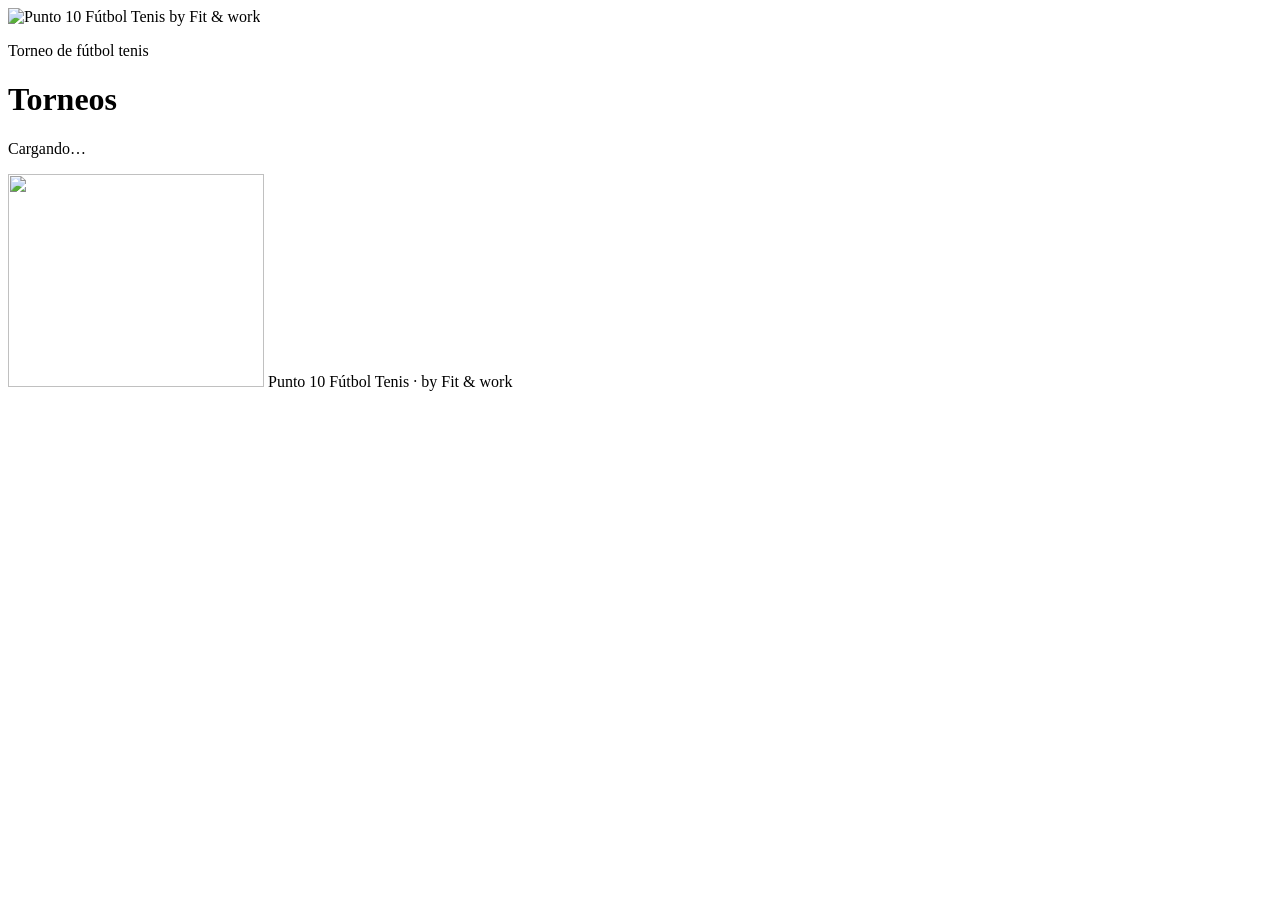
==== index.html @ 485e3404 "Sitio de torneos Punto 10: páginas y configuración" ====
<!doctype html>
<html lang="es">
<head>
  <meta charset="utf-8">
  <meta name="viewport" content="width=device-width, initial-scale=1">
  <title>Punto 10 Fútbol Tenis · Torneos</title>
  <meta name="description" content="Tabla de posiciones, rol de juegos y resultados de los torneos de Punto 10 Fútbol Tenis.">
  <meta name="theme-color" content="#030a22">
  <meta property="og:type" content="website">
  <meta property="og:title" content="Punto 10 Fútbol Tenis · Torneos">
  <meta property="og:description" content="Tabla de posiciones, rol de juegos y resultados en vivo.">
  <meta property="og:image" content="assets/og.jpg">
  <link rel="icon" type="image/png" href="assets/favicon.png">
  <link rel="apple-touch-icon" href="assets/apple-touch-icon.png">
  <link rel="preconnect" href="https://fonts.googleapis.com">
  <link rel="preconnect" href="https://fonts.gstatic.com" crossorigin>
  <link href="https://fonts.googleapis.com/css2?family=Barlow+Condensed:ital,wght@0,600;0,700;0,800;1,700;1,800&family=Barlow:wght@400;500;600;700&display=swap" rel="stylesheet">
  <link rel="stylesheet" href="assets/styles.css?v=3">
</head>
<body class="publico">
  <header class="hero">
    <div class="wrap">
      <div class="hero-inner">
        <img class="hero-logo" src="assets/logo.webp" width="532" height="443" alt="Punto 10 Fútbol Tenis by Fit & work">
        <div class="hero-text">
          <p class="eyebrow">Torneo de fútbol tenis</p>
          <h1 class="display" id="titulo"><span class="gold-text">Torneos</span></h1>
          <p class="desc" id="desc"></p>
          <p class="live"><span class="dot" id="dot"></span><span id="actualizado">Cargando…</span></p>
        </div>
      </div>
      <nav class="seg" id="torneos" aria-label="Torneos"></nav>
    </div>
  </header>

  <main class="wrap">
    <div id="aviso"></div>
    <nav class="tabs" id="vistas" role="tablist" aria-label="Secciones"></nav>
    <div id="contenido" aria-live="polite"></div>
  </main>

  <footer class="pie">
    <img src="assets/logo-256.png" alt="" width="256" height="213">
    Punto 10 Fútbol Tenis · by Fit &amp; work
  </footer>

  <script src="config.js?v=3"></script>
  <script src="assets/common.js?v=3"></script>
  <script src="assets/public.js?v=3"></script>
</body>
</html>
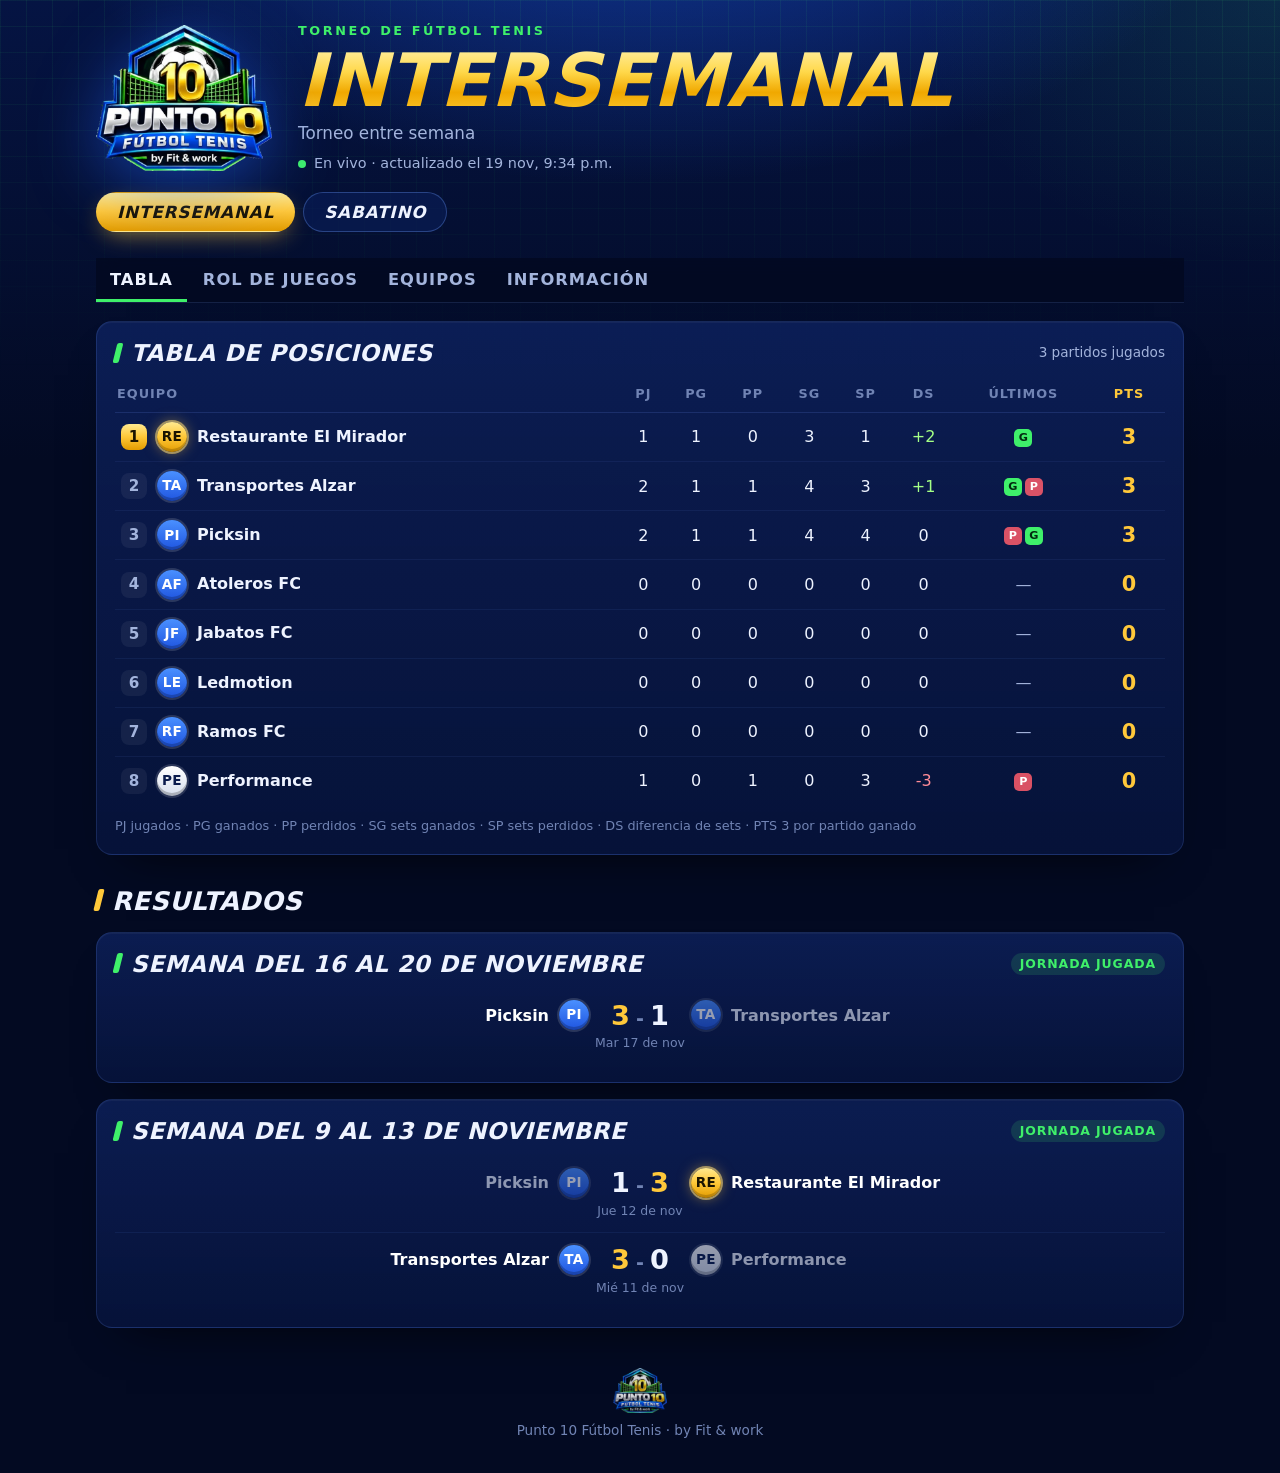
==== commit e301718c: "App instalable, pestaña Información y páginas actualizadas" ====
--- a/index.html
+++ b/index.html
@@ -2,7 +2,7 @@
 <html lang="es">
 <head>
   <meta charset="utf-8">
-  <meta name="viewport" content="width=device-width, initial-scale=1">
+  <meta name="viewport" content="width=device-width, initial-scale=1, viewport-fit=cover">
   <title>Punto 10 Fútbol Tenis · Torneos</title>
   <meta name="description" content="Tabla de posiciones, rol de juegos y resultados de los torneos de Punto 10 Fútbol Tenis.">
   <meta name="theme-color" content="#030a22">
@@ -10,12 +10,17 @@
   <meta property="og:title" content="Punto 10 Fútbol Tenis · Torneos">
   <meta property="og:description" content="Tabla de posiciones, rol de juegos y resultados en vivo.">
   <meta property="og:image" content="assets/og.jpg">
+  <link rel="manifest" href="manifest.webmanifest">
+  <meta name="mobile-web-app-capable" content="yes">
+  <meta name="apple-mobile-web-app-capable" content="yes">
+  <meta name="apple-mobile-web-app-title" content="Punto 10">
+  <meta name="apple-mobile-web-app-status-bar-style" content="black-translucent">
   <link rel="icon" type="image/png" href="assets/favicon.png">
   <link rel="apple-touch-icon" href="assets/apple-touch-icon.png">
   <link rel="preconnect" href="https://fonts.googleapis.com">
   <link rel="preconnect" href="https://fonts.gstatic.com" crossorigin>
   <link href="https://fonts.googleapis.com/css2?family=Barlow+Condensed:ital,wght@0,600;0,700;0,800;1,700;1,800&family=Barlow:wght@400;500;600;700&display=swap" rel="stylesheet">
-  <link rel="stylesheet" href="assets/styles.css?v=3">
+  <link rel="stylesheet" href="assets/styles.css?v=4">
 </head>
 <body class="publico">
   <header class="hero">
@@ -26,7 +31,13 @@
           <p class="eyebrow">Torneo de fútbol tenis</p>
           <h1 class="display" id="titulo"><span class="gold-text">Torneos</span></h1>
           <p class="desc" id="desc"></p>
-          <p class="live"><span class="dot" id="dot"></span><span id="actualizado">Cargando…</span></p>
+          <div class="hero-acc">
+            <p class="live"><span class="dot" id="dot"></span><span id="actualizado">Cargando…</span></p>
+            <button type="button" class="btn sm instalar" id="instalar" data-act="instalar" hidden>
+              <svg width="16" height="16" viewBox="0 0 24 24" fill="none" stroke="currentColor" stroke-width="2.2" stroke-linecap="round" stroke-linejoin="round" aria-hidden="true"><path d="M12 4v12M6 10l6 6 6-6M4 20h16"/></svg>
+              Instalar app
+            </button>
+          </div>
         </div>
       </div>
       <nav class="seg" id="torneos" aria-label="Torneos"></nav>
@@ -44,8 +55,8 @@
     Punto 10 Fútbol Tenis · by Fit &amp; work
   </footer>
 
-  <script src="config.js?v=3"></script>
-  <script src="assets/common.js?v=3"></script>
-  <script src="assets/public.js?v=3"></script>
+  <script src="config.js?v=4"></script>
+  <script src="assets/common.js?v=4"></script>
+  <script src="assets/public.js?v=4"></script>
 </body>
 </html>
--- a/assets/styles.css
+++ b/assets/styles.css
@@ -0,0 +1,844 @@
+/* =====================================================================
+   Punto 10 Fútbol Tenis — estilos (colores tomados del logo)
+   ===================================================================== */
+:root {
+  --bg: #030a22;
+  --bg-2: #061445;
+  --panel: #0a1b4c;
+  --panel-solid: #0b1e55;
+  --line: rgba(110, 155, 255, .16);
+  --line-2: rgba(110, 160, 255, .32);
+  --blue: #1f63ff;
+  --blue-2: #4a90ff;
+  --blue-deep: #00246a;
+  --green: #3ff06a;
+  --green-2: #a4ff86;
+  --gold: #ffc83a;
+  --gold-2: #ffe58a;
+  --gold-deep: #c98d00;
+  --text: #eef3ff;
+  --muted: #a3b4dc;
+  --dim: #7184b4;
+  --red: #ff5d6c;
+  --radius: 16px;
+  --display: "Barlow Condensed", "Arial Narrow", system-ui, sans-serif;
+  --body: "Barlow", system-ui, -apple-system, "Segoe UI", Roboto, sans-serif;
+  --gold-grad: linear-gradient(180deg, #ffe98f 0%, #ffc83a 48%, #e39c00 100%);
+  color-scheme: dark;
+}
+
+* { box-sizing: border-box; }
+html { background: var(--bg); -webkit-text-size-adjust: 100%; }
+body {
+  margin: 0;
+  min-height: 100vh;
+  color: var(--text);
+  font-family: var(--body);
+  font-size: 16px;
+  line-height: 1.45;
+  background:
+    radial-gradient(900px 520px at 50% -180px, rgba(31, 99, 255, .55), transparent 70%),
+    radial-gradient(520px 380px at 100% 0, rgba(63, 240, 106, .10), transparent 70%),
+    linear-gradient(180deg, #051443 0, var(--bg) 460px);
+  background-repeat: no-repeat;
+  background-color: var(--bg);
+}
+/* red de la cancha */
+body::before {
+  content: "";
+  position: fixed;
+  inset: 0;
+  pointer-events: none;
+  z-index: 0;
+  background-image:
+    linear-gradient(rgba(63, 240, 106, .07) 1px, transparent 1px),
+    linear-gradient(90deg, rgba(63, 240, 106, .07) 1px, transparent 1px);
+  background-size: 26px 26px;
+  -webkit-mask-image: linear-gradient(180deg, #000 0, transparent 380px);
+  mask-image: linear-gradient(180deg, #000 0, transparent 380px);
+}
+body > * { position: relative; z-index: 1; }
+
+a { color: var(--blue-2); }
+img { max-width: 100%; height: auto; }
+code { background: rgba(255, 255, 255, .07); padding: 1px 6px; border-radius: 6px; font-size: .9em; }
+.wrap { width: 100%; max-width: 1120px; margin: 0 auto; padding: 0 16px; }
+.muted { color: var(--muted); }
+.small { font-size: .85rem; }
+.display {
+  font-family: var(--display);
+  font-weight: 800;
+  font-style: italic;
+  text-transform: uppercase;
+  letter-spacing: .01em;
+  line-height: .95;
+}
+.gold-text {
+  background: linear-gradient(180deg, #fff7c2 0%, #ffd84a 40%, #f0a800 64%, #ffd23f 100%);
+  -webkit-background-clip: text;
+  background-clip: text;
+  color: transparent;
+}
+.eyebrow {
+  font-family: var(--display);
+  font-weight: 700;
+  text-transform: uppercase;
+  letter-spacing: .2em;
+  font-size: .8rem;
+  color: var(--green);
+  margin: 0;
+}
+.sr-only { position: absolute; width: 1px; height: 1px; overflow: hidden; clip: rect(0 0 0 0); white-space: nowrap; }
+
+/* ---------- encabezado público ---------- */
+.hero { padding: 22px 0 4px; }
+.hero-inner { display: flex; align-items: center; gap: 26px; }
+.hero-logo { width: 176px; height: auto; flex: none; filter: drop-shadow(0 12px 32px rgba(31, 99, 255, .5)); }
+.hero-text { min-width: 0; }
+.hero-text h1 { font-size: clamp(2.7rem, 8vw, 4.6rem); margin: .08em 0 .06em; padding-right: .1em; }
+.hero-text .desc { margin: 0; color: var(--muted); font-size: 1.05rem; }
+.live { display: flex; align-items: center; gap: 8px; color: var(--muted); font-size: .9rem; margin: .5rem 0 0; }
+.dot { width: 8px; height: 8px; border-radius: 50%; background: var(--green); flex: none; animation: pulso 2s infinite; }
+.dot.off { background: var(--dim); animation: none; }
+.dot.prev { background: var(--gold); }
+@keyframes pulso {
+  0% { box-shadow: 0 0 0 0 rgba(63, 240, 106, .6); }
+  70% { box-shadow: 0 0 0 8px rgba(63, 240, 106, 0); }
+  100% { box-shadow: 0 0 0 0 rgba(63, 240, 106, 0); }
+}
+
+/* selector de torneo */
+.seg { display: flex; gap: 8px; flex-wrap: wrap; margin-top: 18px; }
+.seg button {
+  appearance: none;
+  cursor: pointer;
+  font-family: var(--display);
+  font-weight: 800;
+  font-style: italic;
+  text-transform: uppercase;
+  letter-spacing: .05em;
+  font-size: 1.05rem;
+  padding: 9px 20px;
+  border-radius: 999px;
+  border: 1px solid var(--line-2);
+  background: rgba(10, 30, 90, .6);
+  color: var(--text);
+  transition: transform .15s, background .15s;
+}
+.seg button:hover { border-color: var(--blue-2); }
+.seg button[aria-pressed="true"] {
+  background: var(--gold-grad);
+  color: #1a1300;
+  border-color: transparent;
+  box-shadow: 0 8px 24px -8px rgba(255, 200, 58, .65);
+}
+.seg button.add { font-style: normal; border-style: dashed; color: var(--green); background: transparent; }
+
+@media (max-width: 640px) {
+  .hero-inner { flex-direction: column; text-align: center; gap: 4px; }
+  .hero-logo { width: 150px; }
+  .live { justify-content: center; }
+  .publico .seg { justify-content: center; }
+}
+
+/* pestañas */
+.tabs {
+  display: flex;
+  gap: 2px;
+  margin: 22px 0 18px;
+  border-bottom: 1px solid var(--line);
+  overflow-x: auto;
+  scrollbar-width: none;
+  position: sticky;
+  top: 0;
+  z-index: 5;
+  background: rgba(3, 10, 34, .88);
+  -webkit-backdrop-filter: blur(10px);
+  backdrop-filter: blur(10px);
+}
+.tabs::-webkit-scrollbar { display: none; }
+.tabs button {
+  appearance: none;
+  background: none;
+  border: 0;
+  border-bottom: 3px solid transparent;
+  color: var(--muted);
+  cursor: pointer;
+  font-family: var(--display);
+  font-weight: 700;
+  text-transform: uppercase;
+  letter-spacing: .06em;
+  font-size: 1.02rem;
+  padding: 12px 14px 10px;
+  white-space: nowrap;
+}
+.tabs button:hover { color: var(--text); }
+.tabs button[aria-selected="true"] { color: var(--text); border-bottom-color: var(--green); }
+@media (max-width: 420px) {
+  .tabs button { padding: 12px 9px 10px; font-size: .94rem; letter-spacing: .03em; }
+}
+
+/* ---------- tarjetas ---------- */
+.card {
+  background: linear-gradient(180deg, rgba(18, 44, 120, .55), rgba(8, 22, 66, .72));
+  border: 1px solid var(--line);
+  border-radius: var(--radius);
+  padding: 18px;
+  box-shadow: 0 24px 48px -30px rgba(0, 0, 0, .85), inset 0 1px 0 rgba(255, 255, 255, .04);
+  min-width: 0;
+}
+.card + .card { margin-top: 16px; }
+.card-h { display: flex; align-items: center; justify-content: space-between; gap: 10px; flex-wrap: wrap; margin-bottom: 12px; }
+.card-h h2 {
+  font-family: var(--display);
+  font-weight: 800;
+  font-style: italic;
+  text-transform: uppercase;
+  font-size: 1.45rem;
+  letter-spacing: .02em;
+  margin: 0;
+  line-height: 1.1;
+}
+.card-h h2::before {
+  content: "";
+  display: inline-block;
+  width: 6px;
+  height: .85em;
+  margin-right: 10px;
+  background: var(--green);
+  border-radius: 2px;
+  transform: skewX(-14deg);
+  vertical-align: -.06em;
+}
+.grid-2 { display: grid; grid-template-columns: 1fr 1fr; gap: 16px; margin-top: 16px; }
+.grid-2 > .card + .card { margin-top: 0; }
+@media (max-width: 860px) { .grid-2 { grid-template-columns: 1fr; } }
+
+.aviso {
+  display: flex;
+  gap: 12px;
+  align-items: flex-start;
+  padding: 14px 16px;
+  margin-top: 18px;
+  border-radius: var(--radius);
+  background: linear-gradient(90deg, rgba(255, 200, 58, .18), rgba(255, 200, 58, .04));
+  border: 1px solid rgba(255, 200, 58, .4);
+  white-space: pre-line;
+}
+.aviso svg { flex: none; color: var(--gold); margin-top: 2px; }
+.aviso.prev { background: linear-gradient(90deg, rgba(74, 144, 255, .2), rgba(74, 144, 255, .04)); border-color: rgba(74, 144, 255, .45); }
+.aviso.prev svg { color: var(--blue-2); }
+
+.vacio { text-align: center; padding: 34px 16px; color: var(--muted); }
+.vacio svg { color: var(--dim); margin-bottom: 8px; }
+.vacio p { margin: 0; }
+
+/* ---------- escudos y chips ---------- */
+.badge {
+  position: relative;
+  display: inline-grid;
+  place-items: center;
+  width: 30px;
+  height: 30px;
+  border-radius: 50%;
+  flex: none;
+  overflow: hidden;
+  font-family: var(--display);
+  font-weight: 800;
+  font-size: .85rem;
+  letter-spacing: .02em;
+  box-shadow: inset 0 -3px 0 rgba(0, 0, 0, .22), 0 0 0 2px rgba(255, 255, 255, .14);
+}
+.badge.azul { background: linear-gradient(180deg, #4a90ff 0%, #1f55e0 100%); color: #fff; }
+.badge.oro {
+  background: var(--gold-grad);
+  color: #1a1300;
+  box-shadow: inset 0 -3px 0 rgba(0, 0, 0, .18), 0 0 0 2px rgba(255, 220, 120, .55), 0 0 14px rgba(255, 200, 58, .5);
+}
+.badge.blanco { background: linear-gradient(180deg, #ffffff 0%, #d6deec 100%); color: #0a1b4c; }
+.badge.lg { width: 50px; height: 50px; font-size: 1.25rem; }
+.badge.xl { width: 72px; height: 72px; font-size: 1.6rem; }
+/* con logo: el logo llena el círculo y el aro conserva el color del lugar */
+.badge > img { position: absolute; inset: 0; width: 100%; height: 100%; object-fit: contain; background: #fff; padding: 2px; border-radius: 50%; }
+.badge.con-logo.azul { box-shadow: 0 0 0 2px var(--blue-2); }
+.badge.con-logo.oro { box-shadow: 0 0 0 2.5px var(--gold), 0 0 14px rgba(255, 200, 58, .6); }
+.badge.con-logo.blanco { box-shadow: 0 0 0 2px #fff, 0 0 0 3px rgba(0, 0, 0, .35); }
+.chip {
+  display: inline-flex;
+  align-items: center;
+  gap: 4px;
+  padding: 2px 9px;
+  border-radius: 999px;
+  font-family: var(--display);
+  font-weight: 700;
+  font-size: .78rem;
+  letter-spacing: .07em;
+  text-transform: uppercase;
+  white-space: nowrap;
+  background: rgba(110, 155, 255, .14);
+  color: var(--blue-2);
+}
+.chip.ok { background: rgba(63, 240, 106, .14); color: var(--green); }
+.chip.next { background: rgba(255, 200, 58, .16); color: var(--gold); }
+.chip.warn { background: rgba(255, 93, 108, .15); color: #ff8d98; }
+
+/* ---------- tabla de posiciones ---------- */
+.tabla-wrap { overflow-x: auto; -webkit-overflow-scrolling: touch; overscroll-behavior-x: contain; }
+table.tabla { width: 100%; border-collapse: separate; border-spacing: 0; font-variant-numeric: tabular-nums; }
+.tabla th {
+  font-family: var(--display);
+  font-weight: 700;
+  text-transform: uppercase;
+  letter-spacing: .08em;
+  font-size: .8rem;
+  color: var(--dim);
+  padding: 8px 6px;
+  text-align: center;
+  border-bottom: 1px solid var(--line);
+  white-space: nowrap;
+}
+.tabla td { padding: 9px 6px; text-align: center; border-bottom: 1px solid rgba(110, 155, 255, .08); white-space: nowrap; }
+.tabla tbody tr:last-child td { border-bottom: 0; }
+.tabla .c-eq { text-align: left; white-space: normal; min-width: 210px; }
+.tabla th.c-eq { padding-left: 2px; }
+.eq-cell { display: flex; align-items: center; gap: 10px; min-width: 0; }
+.eq-cell .nom { font-weight: 600; line-height: 1.15; overflow-wrap: break-word; min-width: 0; }
+.pos {
+  display: inline-grid;
+  place-items: center;
+  width: 26px;
+  height: 26px;
+  flex: none;
+  border-radius: 8px;
+  background: rgba(255, 255, 255, .06);
+  color: var(--muted);
+  font-family: var(--display);
+  font-weight: 800;
+  font-size: .95rem;
+}
+tr.clasifica .pos { box-shadow: inset 0 0 0 2px var(--green); color: var(--text); }
+tr.top1 .pos { background: var(--gold-grad); color: #1a1300; box-shadow: none; }
+.c-pts { font-family: var(--display); font-weight: 800; font-size: 1.3rem; color: var(--gold); }
+.tabla th.c-pts { font-size: .8rem; color: var(--gold); }
+.tabla td.neg { color: #ff8d98; }
+.tabla td.posit { color: var(--green-2); }
+.racha { display: inline-flex; gap: 3px; vertical-align: middle; }
+.racha i {
+  width: 18px;
+  height: 18px;
+  border-radius: 5px;
+  display: grid;
+  place-items: center;
+  font-style: normal;
+  font-family: var(--display);
+  font-weight: 800;
+  font-size: .7rem;
+}
+.racha .G { background: var(--green); color: #032b10; }
+.racha .P { background: rgba(255, 93, 108, .85); color: #fff; }
+.leyenda { color: var(--dim); font-size: .8rem; margin: 12px 0 0; }
+.leyenda .marca-cl { display: inline-block; width: 10px; height: 10px; border-radius: 3px; box-shadow: inset 0 0 0 2px var(--green); vertical-align: -1px; }
+.notas-aj { margin: 10px 0 0; padding: 0; list-style: none; color: var(--muted); font-size: .85rem; }
+.notas-aj li::before { content: "* "; color: var(--gold); }
+.desliza { display: none; color: var(--dim); font-size: .78rem; margin: 0 0 8px; }
+
+/* En celular: el equipo queda fijo a la izquierda y los puntos fijos a la derecha;
+   las métricas de en medio se recorren de lado. */
+@media (max-width: 860px) {
+  .tabla-card { background: #0a1a4b; }
+  .tabla .sticky { position: sticky; left: 0; z-index: 2; background: #0a1a4b; }
+  .tabla .sticky-r { position: sticky; right: 0; z-index: 2; background: #0a1a4b; box-shadow: -12px 0 10px -10px rgba(0, 0, 0, .9); }
+  .tabla .sticky { box-shadow: 12px 0 10px -10px rgba(0, 0, 0, .9); }
+  .tabla .c-eq { min-width: 172px; max-width: 200px; }
+  .desliza { display: block; }
+}
+@media (max-width: 420px) {
+  .tabla-card { padding: 14px 12px; }
+  .tabla th, .tabla td { padding: 8px 5px; }
+  .tabla .c-eq { min-width: 168px; max-width: 176px; }
+  .eq-cell { gap: 6px; }
+  .eq-cell .nom { font-size: .92rem; }
+  .eq-cell .pos { width: 22px; height: 22px; font-size: .82rem; border-radius: 6px; }
+  .eq-cell .badge { width: 26px; height: 26px; font-size: .72rem; }
+  .c-pts { font-size: 1.2rem; }
+}
+.tabla.editable .sticky { position: sticky; left: 0; z-index: 2; background: #0b1d52; }
+
+/* ---------- partidos ---------- */
+.partido {
+  display: grid;
+  grid-template-columns: minmax(0, 1fr) auto minmax(0, 1fr);
+  align-items: center;
+  gap: 4px 12px;
+  padding: 12px 2px;
+  border-bottom: 1px solid rgba(110, 155, 255, .08);
+}
+.partido:last-child { border-bottom: 0; }
+.p-eq { display: flex; align-items: center; gap: 10px; min-width: 0; font-weight: 600; }
+.p-eq .nom { line-height: 1.2; overflow-wrap: break-word; min-width: 0; }
+.p-eq.l { justify-content: flex-end; text-align: right; }
+.p-eq.gana .nom { font-weight: 800; color: #fff; }
+.p-eq.pierde { opacity: .58; }
+.marcador { text-align: center; min-width: 78px; }
+.marcador .sc { display: flex; gap: 6px; justify-content: center; align-items: baseline; font-family: var(--display); font-weight: 800; font-size: 1.7rem; line-height: 1; }
+.marcador .sc span { color: var(--dim); font-size: 1.2rem; }
+.marcador .sc b.win { color: var(--gold); }
+.marcador .sets { font-size: .74rem; color: var(--muted); margin-top: 3px; white-space: nowrap; }
+.marcador .vs { font-family: var(--display); font-weight: 800; font-style: italic; font-size: 1.15rem; color: var(--blue-2); line-height: 1; }
+.marcador .hora { font-size: .8rem; color: var(--muted); margin-top: 3px; white-space: nowrap; }
+.p-meta { grid-column: 1 / -1; text-align: center; font-size: .78rem; color: var(--dim); }
+.p-meta:empty { display: none; }
+@media (max-width: 420px) {
+  .partido { gap: 4px 8px; }
+  .p-eq { gap: 7px; font-size: .92rem; }
+  .p-eq .badge { width: 26px; height: 26px; font-size: .75rem; }
+  .marcador { min-width: 64px; }
+}
+
+.titulo-sec {
+  font-family: var(--display);
+  font-weight: 800;
+  font-style: italic;
+  text-transform: uppercase;
+  font-size: 1.6rem;
+  letter-spacing: .02em;
+  margin: 28px 0 12px;
+}
+.titulo-sec::before {
+  content: "";
+  display: inline-block;
+  width: 6px;
+  height: .85em;
+  margin-right: 10px;
+  background: var(--gold);
+  border-radius: 2px;
+  transform: skewX(-14deg);
+  vertical-align: -.06em;
+}
+.jornada.es-proxima { border-color: rgba(255, 200, 58, .45); box-shadow: 0 0 0 1px rgba(255, 200, 58, .15), 0 24px 48px -30px rgba(0, 0, 0, .85); }
+.j-fecha { color: var(--muted); font-size: .9rem; }
+.j-info { display: flex; align-items: center; gap: 8px; flex-wrap: wrap; }
+.descansa { margin: 10px 0 0; font-size: .85rem; color: var(--muted); text-align: center; }
+.filtros { display: flex; gap: 10px; align-items: center; flex-wrap: wrap; margin-bottom: 16px; }
+.filtros label { color: var(--muted); font-size: .9rem; }
+
+/* ---------- equipos ---------- */
+.equipos { display: grid; grid-template-columns: repeat(auto-fill, minmax(250px, 1fr)); gap: 14px; }
+.equipos .card + .card { margin-top: 0; }
+.eq-card { display: flex; flex-direction: column; gap: 12px; }
+.eq-top { display: flex; align-items: center; gap: 12px; }
+.eq-top h3 { margin: 0; font-family: var(--display); font-weight: 800; font-size: 1.35rem; line-height: 1.05; text-transform: uppercase; font-style: italic; }
+.eq-top .muted { font-size: .85rem; }
+.eq-stats { display: grid; grid-template-columns: repeat(4, 1fr); gap: 6px; text-align: center; }
+.eq-stats div { background: rgba(3, 12, 40, .45); border-radius: 10px; padding: 6px 2px; }
+.eq-stats b { display: block; font-family: var(--display); font-size: 1.3rem; line-height: 1; }
+.eq-stats span { font-size: .72rem; color: var(--dim); text-transform: uppercase; letter-spacing: .06em; }
+.eq-stats .pts b { color: var(--gold); }
+.eq-card.con-foto { padding-top: 0; overflow: hidden; }
+.eq-foto { margin: 0 -18px; aspect-ratio: 16 / 9; background: #06123a; overflow: hidden; }
+.eq-foto img { width: 100%; height: 100%; object-fit: cover; display: block; }
+.plantel { display: grid; grid-template-columns: repeat(auto-fill, minmax(76px, 1fr)); gap: 12px 8px; margin: 0; padding: 0; list-style: none; }
+.plantel li { display: flex; flex-direction: column; align-items: center; gap: 6px; text-align: center; min-width: 0; }
+.jug-foto {
+  position: relative;
+  display: grid;
+  place-items: center;
+  width: 58px;
+  height: 58px;
+  border-radius: 50%;
+  overflow: hidden;
+  flex: none;
+  background: linear-gradient(180deg, #1c3a8f, #0d2463);
+  color: var(--muted);
+  font-family: var(--display);
+  font-weight: 800;
+  font-size: 1.1rem;
+  box-shadow: 0 0 0 2px rgba(110, 160, 255, .35);
+}
+.jug-foto img { position: absolute; inset: 0; width: 100%; height: 100%; object-fit: cover; }
+.jug-nom { font-size: .82rem; line-height: 1.15; overflow-wrap: anywhere; }
+
+/* campeón de un torneo terminado */
+.campeon {
+  display: flex;
+  align-items: center;
+  gap: 16px;
+  margin-bottom: 16px;
+  border-color: rgba(255, 200, 58, .5);
+  background: linear-gradient(110deg, rgba(255, 200, 58, .2), rgba(18, 44, 120, .55) 55%);
+}
+.campeon .trofeo { color: var(--gold); flex: none; }
+.campeon-txt { flex: 1; min-width: 0; }
+.campeon h2 { margin: 2px 0 4px; font-size: clamp(1.6rem, 6vw, 2.4rem); }
+.campeon .eyebrow { color: var(--gold); }
+.campeon p { margin: 0; }
+.seg-sep { align-self: center; color: var(--dim); font-family: var(--display); font-weight: 700; text-transform: uppercase; letter-spacing: .12em; font-size: .78rem; margin: 0 2px 0 8px; }
+
+/* app instalable */
+.hero-acc { display: flex; align-items: center; gap: 12px; flex-wrap: wrap; margin-top: .5rem; }
+.hero-acc .live { margin: 0; }
+.btn.instalar { background: linear-gradient(180deg, #8dffa6, #2fd45a); color: #032b10; border-color: transparent; }
+.btn.instalar[hidden] { display: none; }
+@media (max-width: 640px) { .hero-acc { justify-content: center; } }
+ol.pasos { margin: 0 0 12px; padding-left: 20px; color: var(--text); display: grid; gap: 8px; }
+ol.pasos svg { vertical-align: -3px; color: var(--blue-2); }
+
+.pie { color: var(--dim); font-size: .85rem; text-align: center; padding: 40px 16px 32px; }
+.pie img { width: 54px; opacity: .85; display: block; margin: 0 auto 8px; }
+
+/* ---------- controles ---------- */
+input, select, textarea {
+  font: inherit;
+  color: var(--text);
+  background: rgba(3, 12, 40, .72);
+  border: 1px solid var(--line-2);
+  border-radius: 10px;
+  padding: 8px 10px;
+  min-width: 0;
+  max-width: 100%;
+}
+select { padding-right: 6px; }
+textarea { width: 100%; resize: vertical; }
+input:focus, select:focus, textarea:focus { outline: 2px solid var(--blue-2); outline-offset: 1px; border-color: transparent; }
+input[type="number"] { width: 66px; text-align: center; -moz-appearance: textfield; }
+input[type="number"]::-webkit-inner-spin-button { opacity: .4; }
+input[type="color"] { padding: 3px; width: 44px; height: 40px; cursor: pointer; }
+input[type="checkbox"] { width: 18px; height: 18px; accent-color: var(--green); padding: 0; }
+label.f { display: flex; flex-direction: column; gap: 4px; font-size: .82rem; color: var(--muted); min-width: 0; }
+label.check { display: inline-flex; align-items: center; gap: 8px; cursor: pointer; color: var(--muted); font-size: .92rem; }
+
+.btn {
+  appearance: none;
+  display: inline-flex;
+  align-items: center;
+  justify-content: center;
+  gap: 7px;
+  cursor: pointer;
+  text-decoration: none;
+  white-space: nowrap;
+  font-family: var(--display);
+  font-weight: 700;
+  text-transform: uppercase;
+  letter-spacing: .05em;
+  font-size: .98rem;
+  line-height: 1.1;
+  padding: 9px 16px;
+  border-radius: 10px;
+  border: 1px solid var(--line-2);
+  background: rgba(31, 99, 255, .16);
+  color: var(--text);
+  transition: background .15s, border-color .15s, transform .1s;
+}
+.btn:hover { border-color: var(--blue-2); background: rgba(31, 99, 255, .28); }
+.btn:active { transform: translateY(1px); }
+.btn:disabled { opacity: .45; cursor: default; transform: none; }
+.btn.primary { background: var(--gold-grad); color: #1a1300; border-color: transparent; box-shadow: 0 8px 22px -10px rgba(255, 200, 58, .7); }
+.btn.primary:hover { filter: brightness(1.06); }
+.btn.green { background: linear-gradient(180deg, #8dffa6, #2fd45a); color: #032b10; border-color: transparent; }
+.btn.danger { border-color: rgba(255, 93, 108, .45); color: #ffb3bb; background: rgba(255, 93, 108, .08); }
+.btn.danger:hover { background: rgba(255, 93, 108, .2); border-color: var(--red); }
+.btn.ghost { background: transparent; }
+.btn.sm { padding: 6px 11px; font-size: .86rem; }
+.btn.icon { padding: 7px; }
+.btn svg { flex: none; }
+
+/* ---------- diálogos y avisos ---------- */
+dialog {
+  border: 1px solid var(--line-2);
+  border-radius: 18px;
+  background: #0a1b4c;
+  color: var(--text);
+  padding: 0;
+  width: min(540px, calc(100vw - 32px));
+  max-height: calc(100vh - 40px);
+  box-shadow: 0 30px 80px rgba(0, 0, 0, .65);
+}
+dialog::backdrop { background: rgba(1, 5, 20, .72); -webkit-backdrop-filter: blur(3px); backdrop-filter: blur(3px); }
+.dlg-b { padding: 20px 20px 8px; }
+.dlg-b h3 { margin: 0 0 8px; font-family: var(--display); font-weight: 800; font-style: italic; text-transform: uppercase; font-size: 1.5rem; }
+.dlg-b p { margin: 0 0 12px; color: var(--muted); }
+.dlg-b .campos { display: grid; grid-template-columns: 1fr 1fr; gap: 12px; margin: 12px 0; }
+.dlg-b .campos .full { grid-column: 1 / -1; }
+.dlg-f { display: flex; justify-content: flex-end; gap: 8px; flex-wrap: wrap; padding: 14px 20px 18px; }
+.dias { display: flex; gap: 6px; flex-wrap: wrap; }
+.dias label { display: inline-flex; }
+.dias input { position: absolute; opacity: 0; pointer-events: none; }
+.dias span {
+  display: inline-grid; place-items: center; width: 40px; height: 36px; border-radius: 9px; cursor: pointer;
+  border: 1px solid var(--line-2); font-family: var(--display); font-weight: 700; color: var(--muted);
+}
+.dias input:checked + span { background: var(--green); color: #032b10; border-color: transparent; }
+.dias input:focus-visible + span { outline: 2px solid var(--blue-2); }
+
+.toast {
+  position: fixed;
+  left: 50%;
+  bottom: 20px;
+  z-index: 60;
+  transform: translate(-50%, 20px);
+  opacity: 0;
+  pointer-events: none;
+  transition: opacity .25s, transform .25s;
+  background: #0f2766;
+  border: 1px solid var(--line-2);
+  border-left: 4px solid var(--green);
+  padding: 12px 18px;
+  border-radius: 12px;
+  max-width: calc(100vw - 32px);
+  width: max-content;
+  box-shadow: 0 18px 40px rgba(0, 0, 0, .5);
+}
+.toast.show { opacity: 1; transform: translate(-50%, 0); }
+.toast.err { border-left-color: var(--red); }
+
+/* =====================================================================
+   Panel de administración
+   ===================================================================== */
+.barra {
+  position: sticky;
+  top: 0;
+  z-index: 20;
+  background: rgba(3, 10, 34, .9);
+  -webkit-backdrop-filter: blur(12px);
+  backdrop-filter: blur(12px);
+  border-bottom: 1px solid var(--line);
+}
+.barra-in { display: flex; align-items: center; gap: 12px; padding-top: 8px; padding-bottom: 8px; }
+.marca { display: flex; align-items: center; gap: 10px; text-decoration: none; color: var(--text); min-width: 0; margin-right: auto; }
+.marca img { width: 52px; height: auto; flex: none; }
+.marca b { display: block; font-family: var(--display); font-weight: 800; font-style: italic; text-transform: uppercase; font-size: 1.2rem; line-height: 1; }
+.marca small { display: block; color: var(--muted); font-size: .78rem; }
+.barra-acc { display: flex; align-items: center; gap: 8px; flex-wrap: wrap; justify-content: flex-end; }
+.estado-pub { display: inline-flex; align-items: center; gap: 6px; font-size: .82rem; color: var(--muted); white-space: nowrap; }
+.estado-pub .dot { animation: none; }
+.estado-pub.pend .dot { background: var(--gold); }
+@media (max-width: 640px) {
+  .barra-in { flex-wrap: wrap; }
+  .marca small { display: none; }
+  .marca img { width: 42px; }
+  .estado-pub span.txt { display: none; }
+}
+
+.admin-main { padding-top: 6px; padding-bottom: 60px; }
+.admin .seg { margin-top: 14px; }
+.admin .tabs { top: 61px; }
+@media (max-width: 640px) { .admin .tabs { position: static; } }
+
+.toolbar { display: flex; gap: 8px; flex-wrap: wrap; align-items: center; margin-bottom: 14px; }
+.toolbar .sep { flex: 1; }
+.ayuda { color: var(--muted); font-size: .9rem; margin: 0 0 14px; }
+.ayuda b { color: var(--text); }
+
+.form-eq { display: grid; grid-template-columns: minmax(0, 1.2fr) minmax(0, 1.6fr) auto; gap: 10px; align-items: end; }
+.form-eq input { width: 100%; }
+@media (max-width: 760px) { .form-eq { grid-template-columns: 1fr; } }
+details.mas { margin-top: 14px; }
+details.mas summary { cursor: pointer; color: var(--blue-2); font-weight: 600; }
+details.mas form { display: grid; gap: 10px; margin-top: 10px; justify-items: start; }
+
+.eq-row {
+  display: grid;
+  grid-template-columns: auto minmax(0, 1fr) minmax(0, 1.5fr) auto auto;
+  gap: 10px;
+  align-items: center;
+  padding: 10px 0;
+  border-bottom: 1px solid rgba(110, 155, 255, .08);
+}
+.eq-row:last-child { border-bottom: 0; }
+.eq-row input[type="text"] { width: 100%; }
+@media (max-width: 760px) {
+  .eq-row { grid-template-columns: auto minmax(0, 1fr) auto; }
+  .eq-row .jug { grid-column: 1 / -1; }
+  .eq-row .cuenta { grid-column: 1 / 3; }
+}
+
+/* programar jornada y partidos en edición */
+.prog { display: grid; gap: 12px; }
+.prog .dia input { width: 210px; max-width: 100%; }
+.prog-filas { display: grid; gap: 8px; }
+.prog-fila { display: grid; grid-template-columns: auto minmax(0, 1fr) auto minmax(0, 1fr) 120px auto; gap: 8px; align-items: center; }
+.prog-fila input[type="time"] { width: 100%; }
+@media (max-width: 600px) {
+  .prog-fila { grid-template-columns: auto minmax(0, 1fr) auto minmax(0, 1fr); padding-bottom: 8px; border-bottom: 1px solid rgba(110, 155, 255, .08); }
+  .prog-fila input[type="time"] { grid-column: 2 / 4; }
+  .prog-fila .quitar { grid-column: 4; justify-self: end; }
+}
+.prog-fila select { width: 100%; font-weight: 600; }
+.prog-fila .n { font-family: var(--display); font-weight: 800; color: var(--dim); min-width: 18px; }
+.vs-txt { font-family: var(--display); font-weight: 800; font-style: italic; color: var(--blue-2); }
+.semana-h { display: flex; align-items: center; gap: 8px; flex-wrap: wrap; }
+.pe-lista { display: grid; grid-template-columns: repeat(auto-fill, minmax(min(440px, 100%), 1fr)); gap: 10px; }
+.pe {
+  display: grid;
+  gap: 10px;
+  padding: 12px;
+  border: 1px solid var(--line);
+  border-radius: 12px;
+  background: rgba(3, 12, 40, .4);
+  min-width: 0;
+}
+.pe.hecho { border-color: rgba(63, 240, 106, .3); }
+.pe.mal { border-color: rgba(255, 93, 108, .45); }
+.pe-match { display: grid; grid-template-columns: minmax(0, 1fr) auto auto auto minmax(0, 1fr); gap: 6px; align-items: center; }
+.pe-match select { width: 100%; font-weight: 600; }
+.pe-match input[type="number"] {
+  width: 50px;
+  padding: 6px 2px;
+  font-family: var(--display);
+  font-weight: 800;
+  font-size: 1.25rem;
+}
+.pe-row { display: flex; flex-wrap: wrap; gap: 8px; align-items: center; }
+.pe-row input[type="date"] { width: 160px; }
+.pe .estado-sel { flex: 1 1 150px; }
+.pe .borrar { margin-left: auto; }
+@media (max-width: 420px) {
+  .pe { padding: 10px; }
+  .pe-match { gap: 4px; }
+  .pe-match input[type="number"] { width: 42px; }
+  .pe-row input[type="date"] { width: 100%; }
+}
+
+/* estadística editable */
+.tabla.editable td { padding: 6px 4px; }
+.tabla.editable input[type="number"] { width: 58px; padding: 6px 2px; }
+.tabla.editable td.ajustado input { border-color: var(--gold); box-shadow: 0 0 0 1px var(--gold) inset; color: var(--gold-2); }
+.tabla.editable .nota input { width: 200px; }
+.tabla.editable .ro { color: var(--muted); font-weight: 600; }
+
+.setup { max-width: 640px; margin: 40px auto; }
+.setup .logo { width: 150px; display: block; margin: 0 auto 6px; filter: drop-shadow(0 10px 30px rgba(31, 99, 255, .5)); }
+.setup h1 { text-align: center; font-size: 2.4rem; margin: 0 0 10px; }
+.setup .campos { display: grid; grid-template-columns: 1fr 1fr 110px; gap: 12px; margin: 16px 0 12px; }
+.setup .campos .full { grid-column: 1 / -1; }
+.setup form input { width: 100%; }
+.setup .acc { display: flex; gap: 10px; flex-wrap: wrap; margin-top: 16px; }
+@media (max-width: 560px) { .setup .campos { grid-template-columns: 1fr; } }
+.error-box { background: rgba(255, 93, 108, .12); border: 1px solid rgba(255, 93, 108, .45); color: #ffc2c8; padding: 10px 14px; border-radius: 10px; margin: 12px 0; }
+.cargando { text-align: center; padding: 80px 16px; color: var(--muted); }
+
+.config-grid { display: grid; grid-template-columns: 1fr 1fr; gap: 16px; }
+.config-grid > .card + .card { margin-top: 0; }
+.config-grid .full { grid-column: 1 / -1; }
+@media (max-width: 860px) { .config-grid { grid-template-columns: 1fr; } }
+.campos-form { display: grid; gap: 12px; }
+.campos-form input[type="text"], .campos-form textarea { width: 100%; }
+.reglas { display: grid; grid-template-columns: repeat(auto-fill, minmax(150px, 1fr)); gap: 12px; }
+.reglas input { width: 100%; }
+.enlace { display: flex; gap: 8px; align-items: center; flex-wrap: wrap; }
+.enlace code { word-break: break-all; }
+
+/* ---------- panel: editor de equipos con logo y fotos ---------- */
+.eq-ed { border: 1px solid var(--line); border-radius: 12px; background: rgba(3, 12, 40, .35); }
+.eq-ed + .eq-ed { margin-top: 10px; }
+.eq-ed[open] { border-color: var(--line-2); }
+.eq-ed > summary {
+  display: flex;
+  align-items: center;
+  gap: 10px;
+  padding: 10px 12px;
+  cursor: pointer;
+  list-style: none;
+}
+.eq-ed > summary::-webkit-details-marker { display: none; }
+.eq-ed-nom { font-weight: 700; flex: 1; min-width: 0; overflow-wrap: anywhere; }
+.eq-ed .chev { color: var(--dim); transition: transform .15s; display: inline-flex; }
+.eq-ed[open] .chev { transform: rotate(180deg); }
+.eq-ed-body { padding: 4px 12px 14px; display: grid; gap: 16px; border-top: 1px solid var(--line); }
+.eq-ed-fila { display: flex; gap: 10px; align-items: flex-end; flex-wrap: wrap; padding-top: 12px; }
+.eq-ed-fila .f { flex: 1 1 220px; }
+.eq-ed-fila input { width: 100%; }
+.f-label { font-size: .82rem; color: var(--muted); display: block; margin-bottom: 6px; }
+.eq-ed-imgs { display: grid; grid-template-columns: auto 1fr; gap: 16px; align-items: start; }
+@media (max-width: 560px) { .eq-ed-imgs { grid-template-columns: 1fr; } }
+.img-campo { display: grid; gap: 8px; justify-items: start; min-width: 0; }
+.img-prev {
+  position: relative;
+  display: grid;
+  place-items: center;
+  overflow: hidden;
+  background: rgba(255, 255, 255, .05);
+  border: 1px dashed var(--line-2);
+  color: var(--dim);
+  font-size: .82rem;
+}
+.img-prev.logo { width: 96px; height: 96px; border-radius: 50%; font-family: var(--display); font-weight: 800; font-size: 1.6rem; }
+.img-prev.logo img { position: absolute; inset: 0; width: 100%; height: 100%; object-fit: contain; background: #fff; padding: 4px; }
+.img-prev.foto { width: 100%; max-width: 360px; aspect-ratio: 16 / 9; border-radius: 10px; }
+.img-prev.foto img { position: absolute; inset: 0; width: 100%; height: 100%; object-fit: cover; }
+.img-acc { display: flex; gap: 6px; flex-wrap: wrap; }
+.img-acc label.btn { cursor: pointer; }
+.plantel-ed { list-style: none; margin: 0; padding: 0; display: grid; gap: 8px; }
+.plantel-ed li { display: grid; grid-template-columns: auto minmax(0, 1fr) auto auto; gap: 8px; align-items: center; }
+.plantel-ed input[type="text"] { width: 100%; }
+.plantel-ed .jug-foto { width: 46px; height: 46px; font-size: .9rem; cursor: pointer; }
+.plantel-ed .jug-foto::after {
+  content: "+";
+  position: absolute;
+  right: -1px;
+  bottom: -1px;
+  width: 18px;
+  height: 18px;
+  border-radius: 50%;
+  background: var(--green);
+  color: #032b10;
+  font-size: .9rem;
+  line-height: 18px;
+  text-align: center;
+  z-index: 1;
+}
+.agregar-jug { display: flex; gap: 8px; flex-wrap: wrap; }
+.agregar-jug input { flex: 1 1 200px; }
+.subiendo { opacity: .55; pointer-events: none; }
+
+/* ---------- reglamento e información ---------- */
+.info-texto { color: var(--text); line-height: 1.6; font-size: 1rem; overflow-wrap: break-word; }
+.info-texto > :first-child { margin-top: 0; }
+.info-texto h3, .info-texto h4, .info-texto h5 {
+  font-family: var(--display);
+  font-weight: 800;
+  font-style: italic;
+  text-transform: uppercase;
+  letter-spacing: .02em;
+  line-height: 1.1;
+  margin: 1.4em 0 .5em;
+}
+.info-texto h3 { font-size: 1.45rem; color: var(--gold); }
+.info-texto h4 { font-size: 1.2rem; color: var(--green); }
+.info-texto h5 { font-size: 1.05rem; color: var(--blue-2); }
+.info-texto p { margin: 0 0 .9em; }
+.info-texto ul, .info-texto ol { margin: 0 0 1em; padding-left: 1.4em; display: grid; gap: .35em; }
+.info-texto ul li::marker { color: var(--green); }
+.info-texto ol li::marker { color: var(--gold); font-family: var(--display); font-weight: 800; }
+.info-texto strong { color: #fff; }
+.info-texto a { color: var(--blue-2); word-break: break-all; }
+.info-docs { display: flex; gap: 8px; flex-wrap: wrap; margin-bottom: 16px; }
+.info-docs .btn { text-transform: none; letter-spacing: 0; font-family: var(--body); font-weight: 600; }
+.info-imgs { display: grid; grid-template-columns: repeat(auto-fill, minmax(min(320px, 100%), 1fr)); gap: 14px; margin-top: 18px; }
+.info-imgs figure { margin: 0; }
+.info-imgs img { width: 100%; height: auto; display: block; border-radius: 12px; border: 1px solid var(--line); }
+.info-imgs figcaption { color: var(--dim); font-size: .82rem; margin-top: 6px; text-align: center; }
+
+/* panel */
+.info-ed { display: grid; grid-template-columns: 1fr 1fr; gap: 16px; align-items: start; }
+.info-ed textarea { font-size: .95rem; line-height: 1.5; min-height: 340px; }
+.info-prev { border: 1px dashed var(--line-2); border-radius: 12px; padding: 14px 16px; max-height: 520px; overflow: auto; background: rgba(3, 12, 40, .35); }
+@media (max-width: 860px) { .info-ed { grid-template-columns: 1fr; } .info-ed textarea { min-height: 260px; } }
+.adjuntos-ed { list-style: none; margin: 0 0 14px; padding: 0; display: grid; gap: 8px; }
+.adjuntos-ed li { display: grid; grid-template-columns: auto minmax(0, 1fr) auto; gap: 10px; align-items: center; }
+.adjuntos-ed input { width: 100%; }
+.adj-prev {
+  position: relative;
+  display: grid;
+  place-items: center;
+  width: 56px;
+  height: 56px;
+  border-radius: 10px;
+  overflow: hidden;
+  background: rgba(255, 255, 255, .06);
+  border: 1px solid var(--line);
+  font-family: var(--display);
+  font-weight: 800;
+  color: #ff8d98;
+}
+.adj-prev img { position: absolute; inset: 0; width: 100%; height: 100%; object-fit: cover; }
